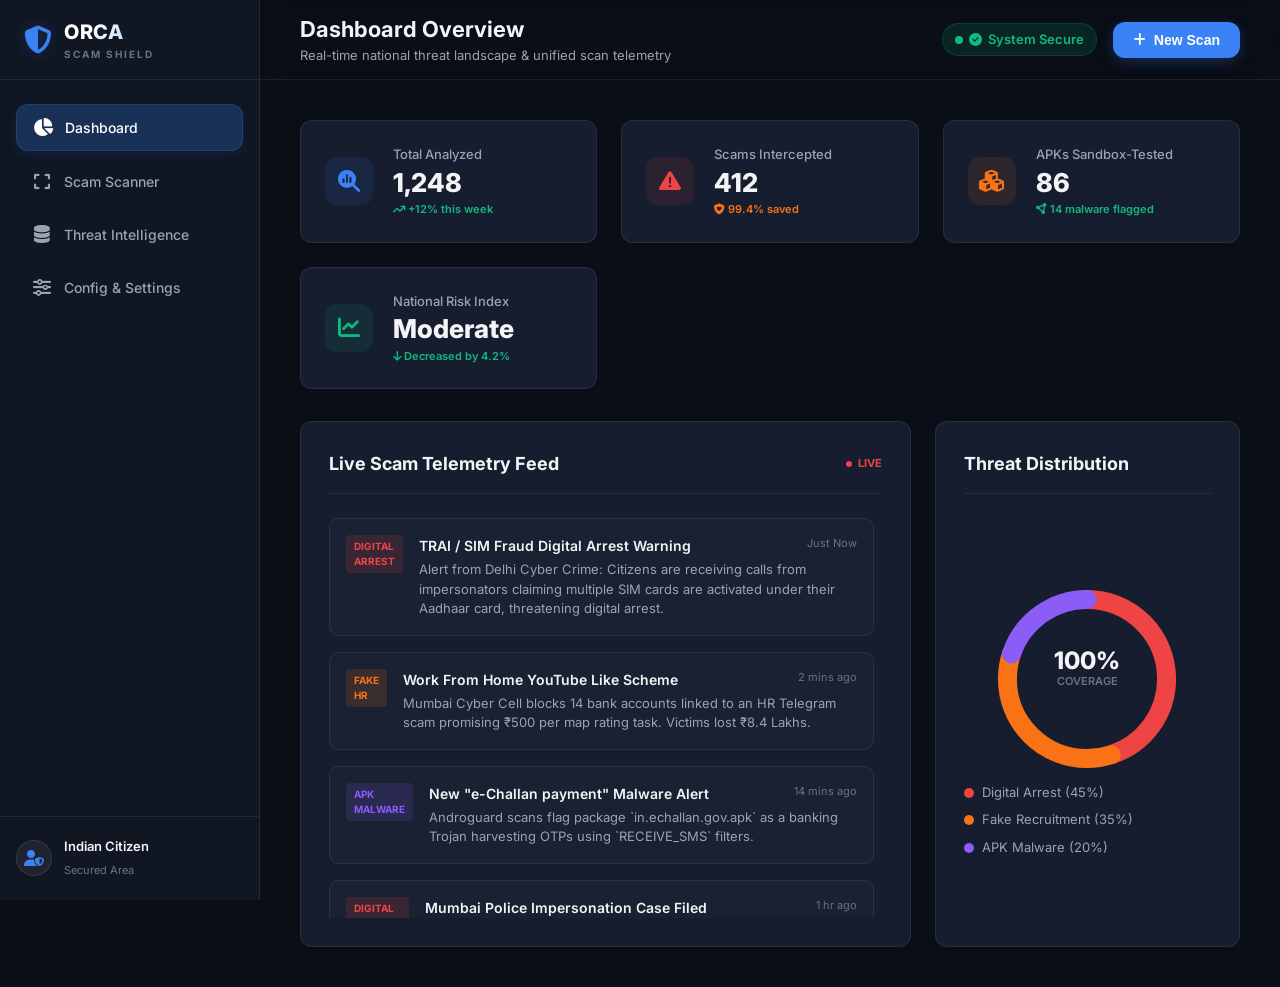
==== index.html @ 0a9d1b64 "UI/UX commit" ====
<!DOCTYPE html>
<html lang="en">
<head>
    <meta charset="UTF-8">
    <meta name="viewport" content="width=device-width, initial-scale=1.0">
    <title>ORCA Scam Shield - Unified Threat & Risk Assessment System</title>
    <!-- Google Fonts: Inter -->
    <link rel="preconnect" href="https://fonts.googleapis.com">
    <link rel="preconnect" href="https://fonts.gstatic.com" crossorigin>
    <link href="https://fonts.googleapis.com/css2?family=Inter:wght@300;400;500;600;700;800&display=swap" rel="stylesheet">
    <!-- FontAwesome for Icons -->
    <link rel="stylesheet" href="https://cdnjs.cloudflare.com/ajax/libs/font-awesome/6.4.0/css/all.min.css">
    <!-- Styling stylesheet -->
    <link rel="stylesheet" href="style.css">
</head>
<body class="dark-mode">
    <div class="app-container">
        <!-- Sidebar Navigation -->
        <aside class="sidebar">
            <div class="sidebar-brand">
                <div class="brand-icon">
                    <i class="fa-solid fa-shield-halved"></i>
                </div>
                <div class="brand-text">
                    <h2>ORCA</h2>
                    <span>SCAM SHIELD</span>
                </div>
            </div>
            
            <nav class="sidebar-menu">
                <a href="#" class="menu-item active" data-view="dashboard">
                    <i class="fa-solid fa-chart-pie"></i>
                    <span>Dashboard</span>
                </a>
                <a href="#" class="menu-item" data-view="scanner">
                    <i class="fa-solid fa-expand"></i>
                    <span>Scam Scanner</span>
                </a>
                <a href="#" class="menu-item" data-view="threat-intel">
                    <i class="fa-solid fa-database"></i>
                    <span>Threat Intelligence</span>
                </a>
                <a href="#" class="menu-item" data-view="settings">
                    <i class="fa-solid fa-sliders"></i>
                    <span>Config & Settings</span>
                </a>
            </nav>

            <div class="sidebar-footer">
                <div class="user-profile">
                    <div class="avatar"><i class="fa-solid fa-user-shield"></i></div>
                    <div class="user-info">
                        <h4>Indian Citizen</h4>
                        <span>Secured Area</span>
                    </div>
                </div>
            </div>
        </aside>

        <!-- Main Content Area -->
        <main class="main-content">
            <!-- Header bar -->
            <header class="content-header">
                <div class="header-title">
                    <h1 id="view-title">Dashboard Overview</h1>
                    <p id="view-subtitle">Real-time national threat landscape & unified scan telemetry</p>
                </div>
                <div class="header-actions">
                    <div class="system-status badge safe">
                        <span class="status-dot animate-pulse"></span>
                        <i class="fa-solid fa-circle-check"></i> System Secure
                    </div>
                    <button class="btn btn-primary" onclick="navigateToScanner()">
                        <i class="fa-solid fa-plus"></i> New Scan
                    </button>
                </div>
            </header>

            <!-- VIEW 1: DASHBOARD OVERVIEW -->
            <section id="view-dashboard" class="content-section active">
                <!-- Telemetry Metrics Cards -->
                <div class="metrics-grid">
                    <div class="metric-card">
                        <div class="metric-icon blue">
                            <i class="fa-solid fa-magnifying-glass-chart"></i>
                        </div>
                        <div class="metric-details">
                            <h3>Total Analyzed</h3>
                            <span class="metric-value" id="stat-total">1,248</span>
                            <span class="metric-trend positive"><i class="fa-solid fa-arrow-trend-up"></i> +12% this week</span>
                        </div>
                    </div>
                    <div class="metric-card">
                        <div class="metric-icon red">
                            <i class="fa-solid fa-triangle-exclamation"></i>
                        </div>
                        <div class="metric-details">
                            <h3>Scams Intercepted</h3>
                            <span class="metric-value" id="stat-intercepted">412</span>
                            <span class="metric-trend negative"><i class="fa-solid fa-shield-heart"></i> 99.4% saved</span>
                        </div>
                    </div>
                    <div class="metric-card">
                        <div class="metric-icon orange">
                            <i class="fa-solid fa-cubes"></i>
                        </div>
                        <div class="metric-details">
                            <h3>APKs Sandbox-Tested</h3>
                            <span class="metric-value" id="stat-apks">86</span>
                            <span class="metric-trend positive"><i class="fa-solid fa-circle-nodes"></i> 14 malware flagged</span>
                        </div>
                    </div>
                    <div class="metric-card">
                        <div class="metric-icon green">
                            <i class="fa-solid fa-chart-line"></i>
                        </div>
                        <div class="metric-details">
                            <h3>National Risk Index</h3>
                            <span class="metric-value" id="stat-risk">Moderate</span>
                            <span class="metric-trend positive"><i class="fa-solid fa-arrow-down"></i> Decreased by 4.2%</span>
                        </div>
                    </div>
                </div>

                <div class="dashboard-grid">
                    <!-- Column 1: Live Threat Feed & Alerts -->
                    <div class="grid-card col-large">
                        <div class="card-header">
                            <h2>Live Scam Telemetry Feed</h2>
                            <span class="live-indicator"><span class="pulse"></span> LIVE</span>
                        </div>
                        <div class="threat-ticker" id="threat-ticker">
                            <!-- Populated dynamically via JS -->
                        </div>
                    </div>

                    <!-- Column 2: Threat Distribution Chart Mock / Quick Links -->
                    <div class="grid-card col-small">
                        <div class="card-header">
                            <h2>Threat Distribution</h2>
                        </div>
                        <div class="chart-container">
                            <div class="radial-chart-mock">
                                <svg viewBox="0 0 36 36" class="circular-chart">
                                    <path class="circle-bg" d="M18 2.0845 a 15.9155 15.9155 0 0 1 0 31.831 a 15.9155 15.9155 0 0 1 0 -31.831" />
                                    <!-- Digital Arrest 45% (red) -->
                                    <path class="circle circle-da" stroke-dasharray="45, 100" d="M18 2.0845 a 15.9155 15.9155 0 0 1 0 31.831 a 15.9155 15.9155 0 0 1 0 -31.831" />
                                    <!-- Fake HR 35% (orange) -->
                                    <path class="circle circle-hr" stroke-dasharray="35, 100" stroke-dashoffset="-45" d="M18 2.0845 a 15.9155 15.9155 0 0 1 0 31.831 a 15.9155 15.9155 0 0 1 0 -31.831" />
                                    <!-- APK Malware 20% (purple) -->
                                    <path class="circle circle-apk" stroke-dasharray="20, 100" stroke-dashoffset="-80" d="M18 2.0845 a 15.9155 15.9155 0 0 1 0 31.831 a 15.9155 15.9155 0 0 1 0 -31.831" />
                                </svg>
                                <div class="chart-label">
                                    <span class="percentage">100%</span>
                                    <span>Coverage</span>
                                </div>
                            </div>
                            <div class="chart-legend">
                                <div class="legend-item"><span class="dot red"></span> Digital Arrest (45%)</div>
                                <div class="legend-item"><span class="dot orange"></span> Fake Recruitment (35%)</div>
                                <div class="legend-item"><span class="dot purple"></span> APK Malware (20%)</div>
                            </div>
                        </div>
                    </div>
                </div>
            </section>

            <!-- VIEW 2: UNIFIED SCAM SCANNER -->
            <section id="view-scanner" class="content-section">
                <!-- Tab Headers -->
                <div class="tab-headers">
                    <button class="tab-btn active" onclick="switchScannerTab('digital-arrest')">
                        <i class="fa-solid fa-handcuffs"></i> Digital Arrest
                    </button>
                    <button class="tab-btn" onclick="switchScannerTab('fake-hr')">
                        <i class="fa-solid fa-briefcase"></i> Fake HR
                    </button>
                    <button class="tab-btn" onclick="switchScannerTab('apk')">
                        <i class="fa-solid fa-android"></i> APK Malware Sandbox
                    </button>
                    <button class="tab-btn" onclick="switchScannerTab('deepfake')">
                        <i class="fa-solid fa-masks-theater"></i> Deepfake Detection
                    </button>
                </div>

                <!-- Tab 1: Digital Arrest Scanner -->
                <div id="tab-digital-arrest" class="tab-content active">
                    <div class="scanner-layout">
                        <!-- Left Panel: Upload Input -->
                        <div class="scanner-inputs">
                            <div class="input-card">
                                <h3>Analyze Digital Arrest Screenshot / Document</h3>
                                <div class="drop-zone" id="media-dropzone-da">
                                    <i class="fa-solid fa-cloud-arrow-up drop-icon"></i>
                                    <p>Drag and drop screenshot, document, or fake warrant copy here</p>
                                    <span>Supports PNG, JPG, JPEG, PDF up to 10MB</span>
                                    <input type="file" id="media-file-input-da" accept="image/*,application/pdf" hidden>
                                    <button class="btn btn-secondary btn-sm" onclick="triggerFileInput('media-file-input-da')">Select File</button>
                                </div>
                                <div id="file-preview-container-da" class="file-preview-card hidden">
                                    <div class="file-preview-info">
                                        <i class="fa-solid fa-file-image file-icon"></i>
                                        <div>
                                            <h4 id="preview-filename-da">screenshot.png</h4>
                                            <span id="preview-filesize-da">1.4 MB</span>
                                        </div>
                                    </div>
                                    <button class="btn-clear" onclick="clearFileSelection('da')"><i class="fa-solid fa-xmark"></i></button>
                                </div>
                            </div>

                            <div class="input-card">
                                <div class="input-header-row">
                                    <h3>Paste Threat Message / Threatening Transcript</h3>
                                    <div class="quick-samples">
                                        <span class="sample-badge" onclick="loadSampleText('digital_arrest_1', 'da')">Load Digital Arrest Sample</span>
                                    </div>
                                </div>
                                <textarea id="text-input-da" placeholder="Paste the threat message, SMS, WhatsApp chat transcript, or email body accusing you of crimes..."></textarea>
                            </div>

                            <div class="action-bar">
                                <button class="btn btn-primary btn-large btn-full" onclick="startTextMediaScan('da')">
                                    <i class="fa-solid fa-robot"></i> Run Digital Arrest Scan
                                </button>
                            </div>
                        </div>

                        <!-- Right Panel: Scanner Output & Terminal Log -->
                        <div class="scanner-output">
                            <!-- Scanning state console log -->
                            <div class="console-box" id="scan-console-da">
                                <div class="console-header">
                                    <span class="console-dot red"></span>
                                    <span class="console-dot yellow"></span>
                                    <span class="console-dot green"></span>
                                    <span class="console-title">ORCA Threat Assessment Engine (Digital Arrest)</span>
                                </div>
                                <div class="console-body" id="console-log-da">
                                    <p class="console-placeholder">Waiting for analysis trigger. Input text or upload files above to run scanning sequence.</p>
                                </div>
                            </div>
                            
                            <!-- Analysis Report (Hidden initially) -->
                            <div class="report-card hidden" id="scan-report-da">
                                <div class="report-header" id="report-header-bg-da">
                                    <div class="report-status">
                                        <span class="report-badge" id="report-badge-status-da">MALICIOUS</span>
                                        <h2 id="report-title-scam-da">Digital Arrest Scam</h2>
                                    </div>
                                    <div class="report-score-box">
                                        <span class="score-num" id="report-score-da">94%</span>
                                        <span>Threat Score</span>
                                    </div>
                                </div>

                                <div class="report-body">
                                    <div class="report-section">
                                        <h4>Detected Scam Details</h4>
                                        <div class="report-details-grid">
                                            <div class="report-detail">
                                                <span class="label">Category:</span>
                                                <strong id="report-category-da">Digital Arrest</strong>
                                            </div>
                                            <div class="report-detail">
                                                <span class="label">Risk Level:</span>
                                                <strong id="report-risk-da" class="risk-red">Critical Risk</strong>
                                            </div>
                                            <div class="report-detail">
                                                <span class="label">Authority Impersonated:</span>
                                                <strong id="report-authority-da">CBI / Police</strong>
                                            </div>
                                            <div class="report-detail">
                                                <span class="label">Primary Trigger:</span>
                                                <strong id="report-trigger-da">Narcotics Seizure</strong>
                                            </div>
                                        </div>
                                    </div>

                                    <div class="report-section">
                                        <h4>Malicious Keywords & Indicators Found</h4>
                                        <div class="indicators-list" id="report-indicators-da">
                                            <!-- Dynamically injected -->
                                        </div>
                                    </div>

                                    <div class="report-section">
                                        <h4>AI Context Summary</h4>
                                        <p id="report-summary-da" class="context-summary-text"></p>
                                    </div>

                                    <div class="report-section security-recommends">
                                        <h4><i class="fa-solid fa-shield-halved"></i> Recommended Safety Action</h4>
                                        <ul id="report-recommendations-da">
                                            <!-- Dynamically injected -->
                                        </ul>
                                    </div>
                                </div>
                            </div>
                        </div>
                    </div>
                </div>

                <!-- Tab 2: Fake HR Scanner -->
                <div id="tab-fake-hr" class="tab-content">
                    <div class="scanner-layout">
                        <!-- Left Panel: Upload Input -->
                        <div class="scanner-inputs">
                            <div class="input-card">
                                <h3>Analyze Recruitment Brochure / Offer Screenshot</h3>
                                <div class="drop-zone" id="media-dropzone-hr">
                                    <i class="fa-solid fa-cloud-arrow-up drop-icon"></i>
                                    <p>Drag and drop job brochure, payment screenshot, or hiring email here</p>
                                    <span>Supports PNG, JPG, JPEG, PDF up to 10MB</span>
                                    <input type="file" id="media-file-input-hr" accept="image/*,application/pdf" hidden>
                                    <button class="btn btn-secondary btn-sm" onclick="triggerFileInput('media-file-input-hr')">Select File</button>
                                </div>
                                <div id="file-preview-container-hr" class="file-preview-card hidden">
                                    <div class="file-preview-info">
                                        <i class="fa-solid fa-file-image file-icon"></i>
                                        <div>
                                            <h4 id="preview-filename-hr">screenshot.png</h4>
                                            <span id="preview-filesize-hr">1.4 MB</span>
                                        </div>
                                    </div>
                                    <button class="btn-clear" onclick="clearFileSelection('hr')"><i class="fa-solid fa-xmark"></i></button>
                                </div>
                            </div>

                            <div class="input-card">
                                <div class="input-header-row">
                                    <h3>Paste Job Description / Message Body</h3>
                                    <div class="quick-samples">
                                        <span class="sample-badge" onclick="loadSampleText('fake_hr_1', 'hr')">Load Fake HR Sample</span>
                                    </div>
                                </div>
                                <textarea id="text-input-hr" placeholder="Paste the job offer SMS, WhatsApp recruiter text, Telegram task instructions, or email body here..."></textarea>
                            </div>

                            <div class="action-bar">
                                <button class="btn btn-primary btn-large btn-full" onclick="startTextMediaScan('hr')">
                                    <i class="fa-solid fa-robot"></i> Run Fake HR Scan
                                </button>
                            </div>
                        </div>

                        <!-- Right Panel: Scanner Output & Terminal Log -->
                        <div class="scanner-output">
                            <!-- Scanning state console log -->
                            <div class="console-box" id="scan-console-hr">
                                <div class="console-header">
                                    <span class="console-dot red"></span>
                                    <span class="console-dot yellow"></span>
                                    <span class="console-dot green"></span>
                                    <span class="console-title">ORCA Threat Assessment Engine (Fake HR)</span>
                                </div>
                                <div class="console-body" id="console-log-hr">
                                    <p class="console-placeholder">Waiting for analysis trigger. Input text or upload files above to run scanning sequence.</p>
                                </div>
                            </div>
                            
                            <!-- Analysis Report (Hidden initially) -->
                            <div class="report-card hidden" id="scan-report-hr">
                                <div class="report-header" id="report-header-bg-hr">
                                    <div class="report-status">
                                        <span class="report-badge" id="report-badge-status-hr">SUSPICIOUS</span>
                                        <h2 id="report-title-scam-hr">Fake Recruitment Scam</h2>
                                    </div>
                                    <div class="report-score-box">
                                        <span class="score-num" id="report-score-hr">78%</span>
                                        <span>Threat Score</span>
                                    </div>
                                </div>

                                <div class="report-body">
                                    <div class="report-section">
                                        <h4>Detected Scam Details</h4>
                                        <div class="report-details-grid">
                                            <div class="report-detail">
                                                <span class="label">Category:</span>
                                                <strong id="report-category-hr">Fake Recruitment</strong>
                                            </div>
                                            <div class="report-detail">
                                                <span class="label">Risk Level:</span>
                                                <strong id="report-risk-hr" class="risk-orange">High Risk</strong>
                                            </div>
                                            <div class="report-detail">
                                                <span class="label">Organization Impersonated:</span>
                                                <strong id="report-authority-hr">Recruitment Agency</strong>
                                            </div>
                                            <div class="report-detail">
                                                <span class="label">Primary Trigger:</span>
                                                <strong id="report-trigger-hr">Part-Time Task Offer</strong>
                                            </div>
                                        </div>
                                    </div>

                                    <div class="report-section">
                                        <h4>Malicious Keywords & Indicators Found</h4>
                                        <div class="indicators-list" id="report-indicators-hr">
                                            <!-- Dynamically injected -->
                                        </div>
                                    </div>

                                    <div class="report-section">
                                        <h4>AI Context Summary</h4>
                                        <p id="report-summary-hr" class="context-summary-text"></p>
                                    </div>

                                    <div class="report-section security-recommends">
                                        <h4><i class="fa-solid fa-shield-halved"></i> Recommended Safety Action</h4>
                                        <ul id="report-recommendations-hr">
                                            <!-- Dynamically injected -->
                                        </ul>
                                    </div>
                                </div>
                            </div>
                        </div>
                    </div>
                </div>

                <!-- Tab 2: APK Sandbox Scanner -->
                <div id="tab-apk" class="tab-content">
                    <div class="scanner-layout">
                        <!-- Left Panel: APK Dropzone -->
                        <div class="scanner-inputs">
                            <div class="input-card">
                                <h3>Upload Android Application (APK)</h3>
                                <div class="drop-zone" id="apk-dropzone">
                                    <i class="fa-solid fa-android drop-icon text-green"></i>
                                    <p>Drag and drop any Android <code>.apk</code> installer here</p>
                                    <span>Scans package structure, permissions, and background services</span>
                                    <input type="file" id="apk-file-input" accept=".apk" hidden>
                                    <button class="btn btn-secondary btn-sm" onclick="triggerFileInput('apk-file-input')">Select APK File</button>
                                </div>
                                <div id="apk-preview-container" class="file-preview-card hidden">
                                    <div class="file-preview-info">
                                        <i class="fa-solid fa-box-archive file-icon apk-file-icon"></i>
                                        <div>
                                            <h4 id="apk-filename">update_whatsapp_support.apk</h4>
                                            <span id="apk-filesize">8.4 MB</span>
                                        </div>
                                    </div>
                                    <button class="btn-clear" onclick="clearApkSelection()"><i class="fa-solid fa-xmark"></i></button>
                                </div>
                            </div>

                            <div class="quick-samples-card">
                                <h3>Test Simulation APK Packages</h3>
                                <p class="help-text">Simulate APK scans using templates of notorious Android scam packages:</p>
                                <div class="apk-samples-grid">
                                    <div class="apk-sample-item" onclick="loadApkSample('apk_malware_1')">
                                        <div class="apk-sample-icon"><i class="fa-brands fa-whatsapp text-green"></i></div>
                                        <div class="apk-sample-desc">
                                            <strong>WhatsApp Update Helper</strong>
                                            <span>Simulates Remote Access / SMS Stealer Trojan</span>
                                        </div>
                                    </div>
                                    <div class="apk-sample-item" onclick="loadApkSample('apk_malware_2')">
                                        <div class="apk-sample-icon"><i class="fa-solid fa-building-columns text-yellow"></i></div>
                                        <div class="apk-sample-desc">
                                            <strong>SBI Security Support</strong>
                                            <span>Simulates Overlay Phishing App targeting banking</span>
                                        </div>
                                    </div>
                                    <div class="apk-sample-item" onclick="loadApkSample('apk_clean_1')">
                                        <div class="apk-sample-icon"><i class="fa-solid fa-calculator text-blue"></i></div>
                                        <div class="apk-sample-desc">
                                            <strong>Simple Scientific Calculator</strong>
                                            <span>Simulates standard benign utility APK (Safe)</span>
                                        </div>
                                    </div>
                                </div>
                            </div>

                            <div class="action-bar">
                                <button class="btn btn-primary btn-large btn-full" id="btn-run-apk" onclick="startApkScan()">
                                    <i class="fa-solid fa-flask"></i> Launch Sandbox Analysis
                                </button>
                            </div>
                        </div>

                        <!-- Right Panel: APK Sandbox Output -->
                        <div class="scanner-output">
                            <!-- Scanning state console log -->
                            <div class="console-box" id="apk-console">
                                <div class="console-header">
                                    <span class="console-dot red"></span>
                                    <span class="console-dot yellow"></span>
                                    <span class="console-dot green"></span>
                                    <span class="console-title">ORCA Sandbox Environment</span>
                                </div>
                                <div class="console-body" id="apk-console-log">
                                    <p class="console-placeholder">Waiting for APK file. Drop an APK or click a simulation template to run static security checks.</p>
                                </div>
                            </div>

                            <!-- APK Analysis Report (Hidden initially) -->
                            <div class="report-card hidden" id="apk-report">
                                <div class="report-header" id="apk-header-bg">
                                    <div class="report-status">
                                        <span class="report-badge" id="apk-badge-status">MALICIOUS</span>
                                        <h2 id="apk-app-name">WhatsApp Update Helper</h2>
                                    </div>
                                    <div class="report-score-box">
                                        <span class="score-num" id="apk-score">96%</span>
                                        <span>Threat Index</span>
                                    </div>
                                </div>

                                <div class="report-body">
                                    <div class="report-section">
                                        <h4>Package Information</h4>
                                        <div class="report-details-grid">
                                            <div class="report-detail">
                                                <span class="label">Package Name:</span>
                                                <strong id="apk-package-name">com.whatsapp.update.helper</strong>
                                            </div>
                                            <div class="report-detail">
                                                <span class="label">Developer Signer:</span>
                                                <strong id="apk-signer" class="risk-red">Untrusted/Self-Signed Certificate (Debug)</strong>
                                            </div>
                                            <div class="report-detail">
                                                <span class="label">Target SDK:</span>
                                                <strong id="apk-target-sdk">Android 13 (API Level 33)</strong>
                                            </div>
                                            <div class="report-detail">
                                                <span class="label">Sandbox Threat:</span>
                                                <strong id="apk-threat-classification" class="risk-red">RAT / SMS Stealer Trojan</strong>
                                            </div>
                                        </div>
                                    </div>

                                    <!-- Dangerous Components Section -->
                                    <div class="report-section">
                                        <h4>Detected Malicious Components</h4>
                                        <ul class="danger-components-list" id="apk-components-list">
                                            <!-- Dynamically injected -->
                                        </ul>
                                    </div>

                                    <!-- Permissions Section -->
                                    <div class="report-section">
                                        <h4>APK Request Permissions Analysis</h4>
                                        <div class="permissions-table-container">
                                            <table class="permissions-table">
                                                <thead>
                                                    <tr>
                                                        <th>Permission Name</th>
                                                        <th>Classification</th>
                                                        <th>Associated Abuse Behavior</th>
                                                    </tr>
                                                </thead>
                                                <tbody id="apk-permissions-tbody">
                                                    <!-- Dynamically injected -->
                                                </tbody>
                                            </table>
                                        </div>
                                    </div>

                                    <div class="report-section security-recommends">
                                        <h4><i class="fa-solid fa-triangle-exclamation"></i> Threat Quarantine Instructions</h4>
                                        <ul id="apk-recommendations">
                                            <!-- Dynamically injected -->
                                        </ul>
                                    </div>
                                </div>
                            </div>
                        </div>
                    </div>
                </div>

                <!-- Tab 4: Deepfake Detection (UI Only) -->
                <div id="tab-deepfake" class="tab-content">
                    <div class="scanner-layout">
                        <!-- Left Panel: Upload & Capture -->
                        <div class="scanner-inputs">
                            <div class="input-card">
                                <h3>Upload Video / Image for Deepfake Analysis</h3>
                                <div class="drop-zone deepfake-dropzone" id="deepfake-dropzone">
                                    <i class="fa-solid fa-photo-film drop-icon text-purple"></i>
                                    <p>Drag and drop a video clip, image, or screenshot for AI deepfake detection</p>
                                    <span>Supports MP4, MOV, AVI, PNG, JPG up to 50MB</span>
                                    <input type="file" id="deepfake-file-input" accept="video/*,image/*" hidden>
                                    <button class="btn btn-secondary btn-sm" onclick="triggerFileInput('deepfake-file-input')">Select File</button>
                                </div>
                            </div>

                            <div class="input-card deepfake-webcam-card">
                                <h3><i class="fa-solid fa-camera"></i> Or Capture via Webcam</h3>
                                <p class="help-text">Use your device camera to capture a live screenshot or short video clip of a suspicious video call for real-time analysis.</p>
                                <div class="webcam-preview-box">
                                    <div class="webcam-placeholder">
                                        <i class="fa-solid fa-video-slash"></i>
                                        <span>Webcam Not Active</span>
                                        <p>Click below to start capture session</p>
                                    </div>
                                </div>
                                <div class="webcam-controls">
                                    <button class="btn btn-secondary" disabled>
                                        <i class="fa-solid fa-circle-dot"></i> Start Webcam Capture
                                    </button>
                                    <button class="btn btn-secondary" disabled>
                                        <i class="fa-solid fa-camera"></i> Capture Frame
                                    </button>
                                </div>
                                <span class="coming-soon-tag"><i class="fa-solid fa-clock"></i> Live capture coming soon</span>
                            </div>

                            <div class="quick-samples-card">
                                <h3>What Deepfake Detection Analyzes</h3>
                                <p class="help-text">ORCA's deepfake engine examines the following biometric and signal integrity cues:</p>
                                <div class="deepfake-features-grid">
                                    <div class="deepfake-feature-item">
                                        <div class="deepfake-feature-icon blue"><i class="fa-solid fa-eye"></i></div>
                                        <div>
                                            <strong>Facial Inconsistencies</strong>
                                            <span>Unnatural blinking, eye movement, lip sync errors</span>
                                        </div>
                                    </div>
                                    <div class="deepfake-feature-item">
                                        <div class="deepfake-feature-icon orange"><i class="fa-solid fa-wave-square"></i></div>
                                        <div>
                                            <strong>Compression Artifacts</strong>
                                            <span>Pixel-level noise, boundary blurring around head</span>
                                        </div>
                                    </div>
                                    <div class="deepfake-feature-item">
                                        <div class="deepfake-feature-icon purple"><i class="fa-solid fa-microphone-lines"></i></div>
                                        <div>
                                            <strong>Voice-Face Synchronization</strong>
                                            <span>Audio-visual misalignment and spectral irregularities</span>
                                        </div>
                                    </div>
                                    <div class="deepfake-feature-item">
                                        <div class="deepfake-feature-icon red"><i class="fa-solid fa-id-card"></i></div>
                                        <div>
                                            <strong>Identity Verification</strong>
                                            <span>Checks if impersonated official identity matches media</span>
                                        </div>
                                    </div>
                                </div>
                            </div>

                            <div class="action-bar">
                                <button class="btn btn-deepfake btn-large btn-full" disabled>
                                    <i class="fa-solid fa-brain"></i> Run Deepfake Analysis
                                    <span class="coming-soon-inline">Coming Soon</span>
                                </button>
                            </div>
                        </div>

                        <!-- Right Panel: Placeholder Output -->
                        <div class="scanner-output">
                            <div class="console-box deepfake-console-idle">
                                <div class="console-header">
                                    <span class="console-dot red"></span>
                                    <span class="console-dot yellow"></span>
                                    <span class="console-dot green"></span>
                                    <span class="console-title">ORCA Deepfake Neural Engine</span>
                                </div>
                                <div class="console-body deepfake-idle-body">
                                    <div class="deepfake-idle-state">
                                        <div class="deepfake-idle-icon">
                                            <i class="fa-solid fa-masks-theater"></i>
                                        </div>
                                        <h3>Deepfake Analysis Engine</h3>
                                        <p>This module will leverage Gemini's multimodal vision capabilities to detect AI-generated or manipulated faces in videos and images. Upload a suspicious video call screenshot or clip to analyze it.</p>
                                        <div class="deepfake-capability-badges">
                                            <span class="capability-badge"><i class="fa-solid fa-check"></i> Frame-by-frame analysis</span>
                                            <span class="capability-badge"><i class="fa-solid fa-check"></i> GAN artifact detection</span>
                                            <span class="capability-badge"><i class="fa-solid fa-check"></i> Face swap identification</span>
                                            <span class="capability-badge"><i class="fa-solid fa-check"></i> Confidence scoring</span>
                                        </div>
                                        <div class="deepfake-coming-soon-banner">
                                            <i class="fa-solid fa-flask"></i>
                                            <div>
                                                <strong>Implementation Pending</strong>
                                                <span>Backend Gemini Vision integration is planned for Phase 2. The UI structure is ready.</span>
                                            </div>
                                        </div>
                                    </div>
                                </div>
                            </div>
                        </div>
                    </div>
                </div>
            </section>

            <!-- VIEW 3: THREAT INTELLIGENCE -->
            <section id="view-threat-intel" class="content-section">
                <div class="grid-card">
                    <div class="card-header">
                        <h2>Threat Intelligence Database</h2>
                        <span class="badge blue">CBI & Cybercrime Alerts Linked</span>
                    </div>
                    <div class="threat-intel-search">
                        <input type="text" placeholder="Search scam databases (e.g. 'CBI', 'FedEx parcel', 'Part-time jobs', 'RAT permissions')..." class="form-control input-search">
                        <button class="btn btn-secondary"><i class="fa-solid fa-magnifying-glass"></i> Search</button>
                    </div>

                    <div class="threat-intel-grid">
                        <div class="intel-card">
                            <div class="intel-badge critical">DIGITAL ARREST</div>
                            <h3>Mumbai Police/CBI Video Detention</h3>
                            <p>Scammers contact citizens claiming their Aadhaar card is linked to money laundering or drug parcels. They demand they stay on a video call (Skype/WhatsApp) indefinitely to execute a "digital arrest."</p>
                            <span class="intel-indicators"><strong>Indicators:</strong> "Digital arrest", Skype verification, "don't contact family", parcel seizure.</span>
                        </div>
                        <div class="intel-card">
                            <div class="intel-badge high">FAKE HR</div>
                            <h3>Telegram Task / YouTube Likes Scam</h3>
                            <p>HR agents offer work-from-home tasks, such as liking YouTube videos or review rating. After giving a small commission (Rs 150-500), they coerce the victim to join VIP groups and invest money in fake crypto websites.</p>
                            <span class="intel-indicators"><strong>Indicators:</strong> "WhatsApp task agent", Google Maps rating, payment screenshots, VIP channel.</span>
                        </div>
                        <div class="intel-card">
                            <div class="intel-badge critical">APK MALWARE</div>
                            <h3>Fake Utility App (SMS Forwarder)</h3>
                            <p>Scammers send APK packages claiming to be updates for banking, electricity bills, or support. Once installed, it requests SMS permissions to silently read bank OTPs and forward them to the attacker's server.</p>
                            <span class="intel-indicators"><strong>Permissions:</strong> <code>RECEIVE_SMS</code>, <code>SEND_SMS</code>, <code>RECEIVE_BOOT_COMPLETED</code>.</span>
                        </div>
                    </div>
                </div>
            </section>

            <!-- VIEW 4: CONFIG & SETTINGS -->
            <section id="view-settings" class="content-section">
                <div class="settings-grid">
                    <div class="grid-card">
                        <div class="card-header">
                            <h2>System Configurations</h2>
                        </div>
                        <div class="settings-form">
                            <div class="form-group">
                                <label for="gemini-key">Gemini API Key</label>
                                <input type="password" id="gemini-key" class="form-control" placeholder="Enter Gemini Pro API Key (Required for live OCR/Text classification)" value="••••••••••••••••••••••••••••••••">
                                <span class="help-text">Required for analyzing screenshots, document texts, and classifying threat context.</span>
                            </div>
                            <div class="form-group">
                                <label for="sandbox-mode">APK Static Analysis Engine</label>
                                <select id="sandbox-mode" class="form-control">
                                    <option value="androguard">Androguard (Python Static XML Extractor)</option>
                                    <option value="mock" selected>Mock Web-Simulator (For demonstration)</option>
                                </select>
                            </div>
                            <div class="form-group">
                                <label for="alert-numbers">Emergency Cyber Police Reporting Helpline</label>
                                <input type="text" id="alert-numbers" class="form-control" value="1930">
                                <span class="help-text">SMS or speed dial number triggered inside recommendations for financial scam reports.</span>
                            </div>
                            <button class="btn btn-primary" onclick="alert('Configurations Saved Successfully')">Save Settings</button>
                        </div>
                    </div>

                    <div class="grid-card">
                        <div class="card-header">
                            <h2>Project CSV Datasets Status</h2>
                        </div>
                        <div class="dataset-status-list">
                            <div class="dataset-status-item">
                                <div>
                                    <strong>digital_arrest.csv</strong>
                                    <span>25 labelled case records</span>
                                </div>
                                <span class="badge safe">Ready</span>
                            </div>
                            <div class="dataset-status-item">
                                <div>
                                    <strong>fake_job_postings.csv</strong>
                                    <span>17,882 records (50 MB)</span>
                                </div>
                                <span class="badge safe">Ready</span>
                            </div>
                            <div class="dataset-status-item">
                                <div>
                                    <strong>apk_scam</strong>
                                    <span>Empty directory</span>
                                </div>
                                <span class="badge orange">Awaiting Uploads</span>
                            </div>
                        </div>
                    </div>
                </div>
            </section>
        </main>
    </div>

    <!-- Scripts -->
    <script src="app.js"></script>
</body>
</html>
---- style.css ----
/* Custom CSS for ORCA Scam Shield Dashboard */

:root {
    --bg-primary: #0a0e17; /* Dark Slate Navy */
    --bg-secondary: #101622;
    --bg-card: #151d2f;
    --border-color: rgba(255, 255, 255, 0.08);
    --border-focus: #3b82f6;

    /* Semantic HSL Palette */
    --text-primary: #f3f4f6;
    --text-secondary: #9ca3af;
    --text-muted: #6b7280;

    --accent-blue: #3b82f6;
    --accent-blue-glow: rgba(59, 130, 246, 0.25);
    
    --accent-red: #ef4444;
    --accent-red-glow: rgba(239, 68, 68, 0.25);

    --accent-orange: #f97316;
    --accent-orange-glow: rgba(249, 115, 22, 0.25);

    --accent-green: #10b981;
    --accent-green-glow: rgba(16, 185, 129, 0.25);

    --accent-purple: #8b5cf6;
    --accent-purple-glow: rgba(139, 92, 246, 0.25);

    --sidebar-width: 260px;
    --header-height: 80px;
    --transition-speed: 0.25s;
    --border-radius: 12px;
}

/* Base Styles */
* {
    margin: 0;
    padding: 0;
    box-sizing: border-box;
}

body {
    font-family: 'Inter', sans-serif;
    background-color: var(--bg-primary);
    color: var(--text-primary);
    min-height: 100vh;
    overflow-x: hidden;
    line-height: 1.5;
}

/* App Wrapper Layout */
.app-container {
    display: flex;
    min-height: 100vh;
}

/* Sidebar Navigation Styling */
.sidebar {
    width: var(--sidebar-width);
    background-color: var(--bg-secondary);
    border-right: 1px solid var(--border-color);
    display: flex;
    flex-direction: column;
    position: fixed;
    height: 100vh;
    z-index: 100;
}

.sidebar-brand {
    height: var(--header-height);
    display: flex;
    align-items: center;
    padding: 0 24px;
    gap: 12px;
    border-bottom: 1px solid var(--border-color);
}

.brand-icon {
    font-size: 28px;
    color: var(--accent-blue);
    filter: drop-shadow(0 0 8px var(--accent-blue-glow));
}

.brand-text h2 {
    font-size: 20px;
    font-weight: 800;
    letter-spacing: 0.5px;
    background: linear-gradient(135deg, #ffffff 30%, #93c5fd 100%);
    -webkit-background-clip: text;
    -webkit-text-fill-color: transparent;
}

.brand-text span {
    font-size: 10px;
    font-weight: 700;
    letter-spacing: 2px;
    color: var(--text-muted);
    display: block;
}

.sidebar-menu {
    padding: 24px 16px;
    display: flex;
    flex-direction: column;
    gap: 8px;
    flex-grow: 1;
}

.menu-item {
    display: flex;
    align-items: center;
    gap: 12px;
    padding: 12px 16px;
    color: var(--text-secondary);
    text-decoration: none;
    font-size: 14px;
    font-weight: 500;
    border-radius: var(--border-radius);
    transition: all var(--transition-speed) ease;
}

.menu-item i {
    font-size: 18px;
    width: 20px;
    text-align: center;
    transition: transform var(--transition-speed) ease;
}

.menu-item:hover {
    color: var(--text-primary);
    background-color: rgba(255, 255, 255, 0.04);
}

.menu-item:hover i {
    transform: scale(1.1);
}

.menu-item.active {
    color: #ffffff;
    background-color: var(--accent-blue-glow);
    border: 1px solid rgba(59, 130, 246, 0.2);
    box-shadow: 0 4px 12px rgba(59, 130, 246, 0.1);
}

.sidebar-footer {
    padding: 20px 16px;
    border-top: 1px solid var(--border-color);
}

.user-profile {
    display: flex;
    align-items: center;
    gap: 12px;
}

.avatar {
    width: 36px;
    height: 36px;
    border-radius: 50%;
    background-color: rgba(255, 255, 255, 0.06);
    display: flex;
    align-items: center;
    justify-content: center;
    color: var(--accent-blue);
    border: 1px solid rgba(255, 255, 255, 0.1);
}

.user-info h4 {
    font-size: 13px;
    font-weight: 600;
}

.user-info span {
    font-size: 11px;
    color: var(--text-muted);
}

/* Main Content Area */
.main-content {
    margin-left: var(--sidebar-width);
    width: calc(100% - var(--sidebar-width));
    min-height: 100vh;
    display: flex;
    flex-direction: column;
}

/* Content Header */
.content-header {
    height: var(--header-height);
    display: flex;
    align-items: center;
    justify-content: space-between;
    padding: 0 40px;
    border-bottom: 1px solid var(--border-color);
    background-color: rgba(10, 14, 23, 0.5);
    backdrop-filter: blur(12px);
    position: sticky;
    top: 0;
    z-index: 90;
}

.header-title h1 {
    font-size: 22px;
    font-weight: 700;
}

.header-title p {
    font-size: 13px;
    color: var(--text-secondary);
}

.header-actions {
    display: flex;
    align-items: center;
    gap: 16px;
}

/* Badges and Buttons */
.badge {
    padding: 6px 12px;
    border-radius: 30px;
    font-size: 12px;
    font-weight: 600;
    display: inline-flex;
    align-items: center;
    gap: 6px;
}

.badge.safe {
    background-color: rgba(16, 185, 129, 0.12);
    color: var(--accent-green);
    border: 1px solid rgba(16, 185, 129, 0.2);
}

.badge.orange {
    background-color: rgba(249, 115, 22, 0.12);
    color: var(--accent-orange);
    border: 1px solid rgba(249, 115, 22, 0.2);
}

.badge.red {
    background-color: rgba(239, 68, 68, 0.12);
    color: var(--accent-red);
    border: 1px solid rgba(239, 68, 68, 0.2);
}

.badge.blue {
    background-color: rgba(59, 130, 246, 0.12);
    color: var(--accent-blue);
    border: 1px solid rgba(59, 130, 246, 0.2);
}

.system-status {
    font-size: 13px;
}

.status-dot {
    width: 8px;
    height: 8px;
    border-radius: 50%;
    background-color: var(--accent-green);
    display: inline-block;
}

.animate-pulse {
    animation: pulse-glow 2s infinite;
}

@keyframes pulse-glow {
    0% { box-shadow: 0 0 0 0 rgba(16, 185, 129, 0.4); }
    70% { box-shadow: 0 0 0 6px rgba(16, 185, 129, 0); }
    100% { box-shadow: 0 0 0 0 rgba(16, 185, 129, 0); }
}

.btn {
    padding: 10px 20px;
    border-radius: var(--border-radius);
    font-size: 14px;
    font-weight: 600;
    cursor: pointer;
    border: none;
    display: inline-flex;
    align-items: center;
    justify-content: center;
    gap: 8px;
    transition: all var(--transition-speed) ease;
}

.btn-primary {
    background-color: var(--accent-blue);
    color: #ffffff;
    box-shadow: 0 4px 14px var(--accent-blue-glow);
}

.btn-primary:hover {
    background-color: #2563eb;
    box-shadow: 0 6px 20px rgba(59, 130, 246, 0.4);
    transform: translateY(-1px);
}

.btn-secondary {
    background-color: rgba(255, 255, 255, 0.06);
    color: var(--text-primary);
    border: 1px solid var(--border-color);
}

.btn-secondary:hover {
    background-color: rgba(255, 255, 255, 0.1);
}

.btn-sm {
    padding: 6px 12px;
    font-size: 12px;
}

.btn-large {
    padding: 14px 28px;
    font-size: 15px;
}

.btn-full {
    width: 100%;
}

.btn-clear {
    background: none;
    border: none;
    color: var(--text-muted);
    font-size: 18px;
    cursor: pointer;
    display: flex;
    align-items: center;
    justify-content: center;
    padding: 4px;
    border-radius: 4px;
    transition: color var(--transition-speed);
}

.btn-clear:hover {
    color: var(--accent-red);
}

/* Views & Content Sections */
.content-section {
    padding: 40px;
    display: none;
    flex-grow: 1;
    animation: fade-in-up var(--transition-speed) ease-out forwards;
}

.content-section.active {
    display: block;
}

@keyframes fade-in-up {
    from {
        opacity: 0;
        transform: translateY(12px);
    }
    to {
        opacity: 1;
        transform: translateY(0);
    }
}

/* Metrics Grid - Overview Dashboard */
.metrics-grid {
    display: grid;
    grid-template-columns: repeat(auto-fit, minmax(220px, 1fr));
    gap: 24px;
    margin-bottom: 32px;
}

.metric-card {
    background-color: var(--bg-card);
    border: 1px solid var(--border-color);
    border-radius: var(--border-radius);
    padding: 24px;
    display: flex;
    align-items: center;
    gap: 20px;
    transition: border-color var(--transition-speed);
}

.metric-card:hover {
    border-color: rgba(255, 255, 255, 0.15);
}

.metric-icon {
    width: 48px;
    height: 48px;
    border-radius: 12px;
    display: flex;
    align-items: center;
    justify-content: center;
    font-size: 22px;
}

.metric-icon.blue { background-color: rgba(59, 130, 246, 0.1); color: var(--accent-blue); }
.metric-icon.red { background-color: rgba(239, 68, 68, 0.1); color: var(--accent-red); }
.metric-icon.orange { background-color: rgba(249, 115, 22, 0.1); color: var(--accent-orange); }
.metric-icon.green { background-color: rgba(16, 185, 129, 0.1); color: var(--accent-green); }

.metric-details h3 {
    font-size: 13px;
    color: var(--text-secondary);
    font-weight: 500;
    margin-bottom: 4px;
}

.metric-value {
    font-size: 26px;
    font-weight: 800;
    display: block;
    line-height: 1.1;
    margin-bottom: 4px;
}

.metric-trend {
    font-size: 11px;
    font-weight: 600;
    display: block;
}

.metric-trend.positive { color: var(--accent-green); }
.metric-trend.negative { color: var(--accent-orange); }

/* Dashboard Grid Layout */
.dashboard-grid {
    display: grid;
    grid-template-columns: 2fr 1fr;
    gap: 24px;
}

.grid-card {
    background-color: var(--bg-card);
    border: 1px solid var(--border-color);
    border-radius: var(--border-radius);
    padding: 28px;
    display: flex;
    flex-direction: column;
}

.card-header {
    display: flex;
    justify-content: space-between;
    align-items: center;
    margin-bottom: 24px;
    border-bottom: 1px solid var(--border-color);
    padding-bottom: 16px;
}

.card-header h2 {
    font-size: 18px;
    font-weight: 700;
}

.live-indicator {
    font-size: 11px;
    font-weight: 700;
    color: var(--accent-red);
    display: flex;
    align-items: center;
    gap: 6px;
}

.live-indicator .pulse {
    width: 6px;
    height: 6px;
    border-radius: 50%;
    background-color: var(--accent-red);
    animation: blink 1.2s infinite;
}

@keyframes blink {
    0%, 100% { opacity: 0.3; }
    50% { opacity: 1; }
}

/* Threat Feed Ticker */
.threat-ticker {
    display: flex;
    flex-direction: column;
    gap: 16px;
    max-height: 400px;
    overflow-y: auto;
    padding-right: 8px;
}

.ticker-item {
    display: flex;
    align-items: flex-start;
    gap: 16px;
    padding: 16px;
    background-color: rgba(255, 255, 255, 0.02);
    border: 1px solid var(--border-color);
    border-radius: 10px;
    transition: all var(--transition-speed);
    animation: slide-in-right 0.3s ease;
}

.ticker-item:hover {
    background-color: rgba(255, 255, 255, 0.04);
    transform: translateX(4px);
}

.ticker-badge {
    padding: 4px 8px;
    font-size: 10px;
    font-weight: 700;
    border-radius: 4px;
    text-transform: uppercase;
}

.ticker-badge.da { background-color: rgba(239, 68, 68, 0.15); color: var(--accent-red); }
.ticker-badge.hr { background-color: rgba(249, 115, 22, 0.15); color: var(--accent-orange); }
.ticker-badge.apk { background-color: rgba(139, 92, 246, 0.15); color: var(--accent-purple); }

.ticker-content {
    flex-grow: 1;
}

.ticker-meta {
    display: flex;
    justify-content: space-between;
    margin-bottom: 4px;
}

.ticker-meta h4 {
    font-size: 14px;
    font-weight: 600;
}

.ticker-time {
    font-size: 11px;
    color: var(--text-muted);
}

.ticker-text {
    font-size: 13px;
    color: var(--text-secondary);
}

@keyframes slide-in-right {
    from {
        opacity: 0;
        transform: translateX(20px);
    }
    to {
        opacity: 1;
        transform: translateX(0);
    }
}

/* Circular Distribution Chart Mock */
.chart-container {
    display: flex;
    flex-direction: column;
    align-items: center;
    justify-content: center;
    flex-grow: 1;
    padding: 16px 0;
}

.radial-chart-mock {
    position: relative;
    width: 180px;
    height: 180px;
}

.circular-chart {
    display: block;
    margin: 10px auto;
    max-width: 100%;
    max-height: 100%;
}

.circle-bg {
    fill: none;
    stroke: rgba(255, 255, 255, 0.05);
    stroke-width: 3.5;
}

.circle {
    fill: none;
    stroke-width: 3.8;
    stroke-linecap: round;
    transition: stroke-dasharray 0.3s ease;
}

.circle-da { stroke: var(--accent-red); }
.circle-hr { stroke: var(--accent-orange); }
.circle-apk { stroke: var(--accent-purple); }

.chart-label {
    position: absolute;
    top: 50%;
    left: 50%;
    transform: translate(-50%, -50%);
    text-align: center;
    display: flex;
    flex-direction: column;
}

.chart-label .percentage {
    font-size: 24px;
    font-weight: 800;
    line-height: 1;
}

.chart-label span:last-child {
    font-size: 11px;
    color: var(--text-muted);
    font-weight: 600;
    text-transform: uppercase;
}

.chart-legend {
    width: 100%;
    margin-top: 24px;
    display: flex;
    flex-direction: column;
    gap: 8px;
}

.legend-item {
    font-size: 13px;
    color: var(--text-secondary);
    display: flex;
    align-items: center;
    gap: 8px;
}

.legend-item .dot {
    width: 10px;
    height: 10px;
    border-radius: 50%;
}

.dot.red { background-color: var(--accent-red); }
.dot.orange { background-color: var(--accent-orange); }
.dot.purple { background-color: var(--accent-purple); }

/* Scam Scanner Tabs & Layout */
.tab-headers {
    display: flex;
    gap: 12px;
    border-bottom: 1px solid var(--border-color);
    margin-bottom: 32px;
    padding-bottom: 1px;
}

.tab-btn {
    background: none;
    border: none;
    border-bottom: 2px solid transparent;
    padding: 12px 24px;
    font-family: inherit;
    font-size: 15px;
    font-weight: 600;
    color: var(--text-secondary);
    cursor: pointer;
    display: flex;
    align-items: center;
    gap: 8px;
    transition: all var(--transition-speed);
}

.tab-btn:hover {
    color: var(--text-primary);
}

.tab-btn.active {
    color: var(--accent-blue);
    border-color: var(--accent-blue);
}

.tab-content {
    display: none;
}

.tab-content.active {
    display: block;
}

.scanner-layout {
    display: grid;
    grid-template-columns: 1fr 1fr;
    gap: 32px;
}

.scanner-inputs {
    display: flex;
    flex-direction: column;
    gap: 24px;
}

.input-card {
    background-color: var(--bg-card);
    border: 1px solid var(--border-color);
    border-radius: var(--border-radius);
    padding: 24px;
}

.input-card h3 {
    font-size: 15px;
    font-weight: 600;
    margin-bottom: 16px;
    color: var(--text-primary);
}

.input-header-row {
    display: flex;
    justify-content: space-between;
    align-items: center;
    margin-bottom: 16px;
}

.input-header-row h3 {
    margin-bottom: 0;
}

/* Drag & Drop Zone */
.drop-zone {
    border: 2px dashed rgba(255, 255, 255, 0.15);
    border-radius: 10px;
    padding: 40px 20px;
    text-align: center;
    cursor: pointer;
    transition: all var(--transition-speed);
    background-color: rgba(255, 255, 255, 0.01);
}

.drop-zone:hover, .drop-zone.dragover {
    border-color: var(--accent-blue);
    background-color: rgba(59, 130, 246, 0.03);
}

.drop-icon {
    font-size: 36px;
    color: var(--text-muted);
    margin-bottom: 12px;
    transition: color var(--transition-speed);
}

.drop-zone:hover .drop-icon {
    color: var(--accent-blue);
}

.drop-icon.text-green {
    color: rgba(16, 185, 129, 0.4);
}
.drop-zone:hover .drop-icon.text-green {
    color: var(--accent-green);
}

.drop-zone p {
    font-size: 14px;
    font-weight: 500;
    margin-bottom: 4px;
}

.drop-zone span {
    font-size: 11px;
    color: var(--text-muted);
    display: block;
    margin-bottom: 16px;
}

.drop-zone code {
    color: var(--accent-green);
    background-color: rgba(16, 185, 129, 0.1);
    padding: 2px 6px;
    border-radius: 4px;
}

/* File Preview Widget */
.file-preview-card {
    display: flex;
    align-items: center;
    justify-content: space-between;
    padding: 14px 18px;
    background-color: rgba(59, 130, 246, 0.05);
    border: 1px solid rgba(59, 130, 246, 0.2);
    border-radius: 8px;
    margin-top: 12px;
    animation: pop-in 0.2s ease-out;
}

@keyframes pop-in {
    from { transform: scale(0.95); opacity: 0; }
    to { transform: scale(1); opacity: 1; }
}

.file-preview-info {
    display: flex;
    align-items: center;
    gap: 12px;
}

.file-icon {
    font-size: 24px;
    color: var(--accent-blue);
}
.apk-file-icon {
    color: var(--accent-green);
}

.file-preview-info h4 {
    font-size: 14px;
    font-weight: 600;
}

.file-preview-info span {
    font-size: 11px;
    color: var(--text-muted);
}

.hidden {
    display: none !important;
}

/* Sample Text Badges */
.quick-samples {
    display: flex;
    gap: 8px;
}

.sample-badge {
    font-size: 11px;
    font-weight: 600;
    background-color: rgba(255, 255, 255, 0.05);
    border: 1px solid var(--border-color);
    padding: 4px 8px;
    border-radius: 4px;
    cursor: pointer;
    transition: all var(--transition-speed);
}

.sample-badge:hover {
    background-color: rgba(59, 130, 246, 0.1);
    border-color: rgba(59, 130, 246, 0.3);
    color: var(--accent-blue);
}

/* Text Area */
textarea {
    width: 100%;
    height: 140px;
    background-color: rgba(255, 255, 255, 0.02);
    border: 1px solid var(--border-color);
    border-radius: 8px;
    padding: 16px;
    color: var(--text-primary);
    font-family: inherit;
    font-size: 14px;
    resize: none;
    outline: none;
    transition: border-color var(--transition-speed);
}

textarea:focus {
    border-color: var(--accent-blue);
    background-color: rgba(255, 255, 255, 0.03);
}

/* Simulation APK card styling */
.quick-samples-card {
    background-color: var(--bg-card);
    border: 1px solid var(--border-color);
    border-radius: var(--border-radius);
    padding: 24px;
}

.quick-samples-card h3 {
    font-size: 15px;
    font-weight: 600;
    margin-bottom: 4px;
}

.help-text {
    font-size: 12px;
    color: var(--text-secondary);
    margin-bottom: 16px;
}

.apk-samples-grid {
    display: flex;
    flex-direction: column;
    gap: 12px;
}

.apk-sample-item {
    display: flex;
    align-items: center;
    gap: 16px;
    padding: 12px 16px;
    background-color: rgba(255, 255, 255, 0.02);
    border: 1px solid var(--border-color);
    border-radius: 8px;
    cursor: pointer;
    transition: all var(--transition-speed);
}

.apk-sample-item:hover {
    background-color: rgba(255, 255, 255, 0.04);
    border-color: rgba(255, 255, 255, 0.15);
    transform: translateX(4px);
}

.apk-sample-icon {
    width: 32px;
    height: 32px;
    background-color: rgba(255, 255, 255, 0.05);
    border-radius: 6px;
    display: flex;
    align-items: center;
    justify-content: center;
    font-size: 16px;
}

.apk-sample-desc {
    display: flex;
    flex-direction: column;
}

.apk-sample-desc strong {
    font-size: 13px;
    font-weight: 600;
}

.apk-sample-desc span {
    font-size: 11px;
    color: var(--text-muted);
}

/* Console Box Styles */
.console-box {
    background-color: #070913; /* Jet black console */
    border: 1px solid rgba(255, 255, 255, 0.06);
    border-radius: var(--border-radius);
    height: 100%;
    display: flex;
    flex-direction: column;
    min-height: 400px;
    font-family: 'Courier New', Courier, monospace;
}

.console-header {
    height: 40px;
    background-color: rgba(255, 255, 255, 0.03);
    border-bottom: 1px solid rgba(255, 255, 255, 0.06);
    display: flex;
    align-items: center;
    padding: 0 16px;
    gap: 6px;
}

.console-dot {
    width: 10px;
    height: 10px;
    border-radius: 50%;
    display: inline-block;
}

.console-dot.red { background-color: #ff5f56; }
.console-dot.yellow { background-color: #ffbd2e; }
.console-dot.green { background-color: #27c93f; }

.console-title {
    margin-left: 10px;
    font-size: 11px;
    color: var(--text-muted);
    font-weight: 600;
    text-transform: uppercase;
    letter-spacing: 0.5px;
}

.console-body {
    flex-grow: 1;
    padding: 20px;
    overflow-y: auto;
    font-size: 12px;
    line-height: 1.6;
    color: #a7f3d0; /* Terminal Green default tint */
}

.console-placeholder {
    color: var(--text-muted);
    font-style: italic;
}

.log-line {
    margin-bottom: 8px;
    animation: scan-line 0.15s ease-out forwards;
}

.log-line.cmd { color: #f3f4f6; font-weight: 600; }
.log-line.info { color: #3b82f6; }
.log-line.warn { color: #f97316; }
.log-line.error { color: #ef4444; }
.log-line.success { color: #10b981; }

@keyframes scan-line {
    from { opacity: 0; transform: translateY(4px); }
    to { opacity: 1; transform: translateY(0); }
}

/* Report Panel Cards */
.report-card {
    background-color: var(--bg-card);
    border: 1px solid var(--border-color);
    border-radius: var(--border-radius);
    overflow: hidden;
    height: 100%;
    display: flex;
    flex-direction: column;
    animation: slide-in-up 0.4s cubic-bezier(0.16, 1, 0.3, 1) forwards;
}

.report-header {
    padding: 24px 28px;
    color: #ffffff;
    display: flex;
    justify-content: space-between;
    align-items: center;
    border-bottom: 1px solid var(--border-color);
}

/* Glow classes based on status */
.report-header.malicious {
    background: linear-gradient(135deg, rgba(239, 68, 68, 0.1) 0%, rgba(239, 68, 68, 0.02) 100%);
    border-bottom: 2px solid rgba(239, 68, 68, 0.3);
    box-shadow: inset 0 1px 0 rgba(255, 255, 255, 0.05), 0 0 20px rgba(239, 68, 68, 0.1);
}

.report-header.suspicious {
    background: linear-gradient(135deg, rgba(249, 115, 22, 0.1) 0%, rgba(249, 115, 22, 0.02) 100%);
    border-bottom: 2px solid rgba(249, 115, 22, 0.3);
    box-shadow: inset 0 1px 0 rgba(255, 255, 255, 0.05), 0 0 20px rgba(249, 115, 22, 0.1);
}

.report-header.safe {
    background: linear-gradient(135deg, rgba(16, 185, 129, 0.1) 0%, rgba(16, 185, 129, 0.02) 100%);
    border-bottom: 2px solid rgba(16, 185, 129, 0.3);
    box-shadow: inset 0 1px 0 rgba(255, 255, 255, 0.05), 0 0 20px rgba(16, 185, 129, 0.1);
}

.report-status {
    display: flex;
    flex-direction: column;
    gap: 4px;
}

.report-badge {
    font-size: 11px;
    font-weight: 800;
    letter-spacing: 1px;
    padding: 3px 8px;
    border-radius: 4px;
    display: inline-block;
    width: max-content;
}

.malicious .report-badge { background-color: var(--accent-red); color: #ffffff; }
.suspicious .report-badge { background-color: var(--accent-orange); color: #ffffff; }
.safe .report-badge { background-color: var(--accent-green); color: #ffffff; }

.report-header h2 {
    font-size: 20px;
    font-weight: 800;
}

.report-score-box {
    display: flex;
    flex-direction: column;
    align-items: center;
}

.score-num {
    font-size: 32px;
    font-weight: 800;
    line-height: 1;
}

.malicious .score-num { color: var(--accent-red); }
.suspicious .score-num { color: var(--accent-orange); }
.safe .score-num { color: var(--accent-green); }

.report-score-box span:last-child {
    font-size: 10px;
    color: var(--text-secondary);
    text-transform: uppercase;
    font-weight: 600;
    margin-top: 4px;
}

.report-body {
    padding: 28px;
    display: flex;
    flex-direction: column;
    gap: 24px;
    overflow-y: auto;
    flex-grow: 1;
}

.report-section h4 {
    font-size: 13px;
    font-weight: 700;
    text-transform: uppercase;
    color: var(--text-muted);
    letter-spacing: 0.5px;
    margin-bottom: 12px;
}

.report-details-grid {
    display: grid;
    grid-template-columns: 1fr 1fr;
    gap: 16px;
    background-color: rgba(255, 255, 255, 0.01);
    border: 1px solid var(--border-color);
    padding: 16px;
    border-radius: 8px;
}

.report-detail {
    display: flex;
    flex-direction: column;
    gap: 4px;
}

.report-detail .label {
    font-size: 11px;
    color: var(--text-muted);
    font-weight: 500;
}

.report-detail strong {
    font-size: 13px;
    font-weight: 600;
}

.risk-red { color: var(--accent-red); }
.risk-orange { color: var(--accent-orange); }
.risk-green { color: var(--accent-green); }

.indicators-list {
    display: flex;
    flex-wrap: wrap;
    gap: 8px;
}

.indicator-tag {
    font-size: 12px;
    font-weight: 500;
    padding: 6px 12px;
    background-color: rgba(239, 68, 68, 0.08);
    border: 1px solid rgba(239, 68, 68, 0.2);
    color: #fca5a5;
    border-radius: 6px;
}

.indicator-tag.warning {
    background-color: rgba(249, 115, 22, 0.08);
    border: 1px solid rgba(249, 115, 22, 0.2);
    color: #fdba74;
}

.context-summary-text {
    font-size: 13px;
    color: var(--text-secondary);
    background-color: rgba(255, 255, 255, 0.01);
    border: 1px solid var(--border-color);
    border-radius: 8px;
    padding: 16px;
}

.security-recommends {
    background-color: rgba(59, 130, 246, 0.03);
    border: 1px solid rgba(59, 130, 246, 0.15);
    padding: 20px;
    border-radius: 10px;
}

.security-recommends h4 {
    color: var(--accent-blue);
    display: flex;
    align-items: center;
    gap: 8px;
    font-size: 14px;
    font-weight: 700;
}

.security-recommends ul {
    list-style: none;
    display: flex;
    flex-direction: column;
    gap: 8px;
}

.security-recommends li {
    font-size: 13px;
    color: var(--text-secondary);
    display: flex;
    align-items: flex-start;
    gap: 8px;
}

.security-recommends li::before {
    content: "•";
    color: var(--accent-blue);
    font-weight: 900;
    display: inline-block;
}

/* APK Specific report items */
.danger-components-list {
    list-style: none;
    display: flex;
    flex-direction: column;
    gap: 10px;
}

.danger-component-item {
    background-color: rgba(239, 68, 68, 0.03);
    border: 1px solid rgba(239, 68, 68, 0.1);
    padding: 12px 16px;
    border-radius: 8px;
    display: flex;
    align-items: flex-start;
    gap: 12px;
}

.danger-component-item i {
    color: var(--accent-red);
    font-size: 16px;
    margin-top: 2px;
}

.danger-component-item div {
    display: flex;
    flex-direction: column;
}

.danger-component-item strong {
    font-size: 13px;
    font-weight: 600;
    color: #fca5a5;
    margin-bottom: 2px;
}

.danger-component-item span {
    font-size: 11px;
    color: var(--text-secondary);
}

.permissions-table-container {
    width: 100%;
    border: 1px solid var(--border-color);
    border-radius: 8px;
    overflow: hidden;
}

.permissions-table {
    width: 100%;
    border-collapse: collapse;
    font-size: 12px;
    text-align: left;
}

.permissions-table th {
    background-color: rgba(255, 255, 255, 0.03);
    padding: 12px 16px;
    font-weight: 600;
    border-bottom: 1px solid var(--border-color);
}

.permissions-table td {
    padding: 12px 16px;
    border-bottom: 1px solid var(--border-color);
}

.permissions-table tr:last-child td {
    border-bottom: none;
}

.perm-danger {
    color: var(--accent-red);
    font-weight: 600;
}

.perm-warning {
    color: var(--accent-orange);
    font-weight: 600;
}

.perm-normal {
    color: var(--text-muted);
}

/* Threat Intel Database Specifics */
.threat-intel-search {
    display: flex;
    gap: 12px;
    margin-bottom: 32px;
}

.form-control {
    background-color: rgba(255, 255, 255, 0.02);
    border: 1px solid var(--border-color);
    border-radius: var(--border-radius);
    color: var(--text-primary);
    padding: 12px 16px;
    font-family: inherit;
    font-size: 14px;
    outline: none;
    transition: all var(--transition-speed);
}

.form-control:focus {
    border-color: var(--accent-blue);
    background-color: rgba(255, 255, 255, 0.04);
}

.input-search {
    flex-grow: 1;
}

.threat-intel-grid {
    display: grid;
    grid-template-columns: repeat(auto-fit, minmax(280px, 1fr));
    gap: 24px;
}

.intel-card {
    background-color: var(--bg-card);
    border: 1px solid var(--border-color);
    border-radius: var(--border-radius);
    padding: 24px;
    display: flex;
    flex-direction: column;
    gap: 12px;
}

.intel-badge {
    font-size: 10px;
    font-weight: 800;
    letter-spacing: 0.5px;
    padding: 4px 8px;
    border-radius: 4px;
    width: max-content;
}

.intel-badge.critical { background-color: rgba(239, 68, 68, 0.15); color: var(--accent-red); }
.intel-badge.high { background-color: rgba(249, 115, 22, 0.15); color: var(--accent-orange); }

.intel-card h3 {
    font-size: 16px;
    font-weight: 700;
}

.intel-card p {
    font-size: 13px;
    color: var(--text-secondary);
    flex-grow: 1;
}

.intel-indicators {
    font-size: 11px;
    color: var(--text-muted);
    border-top: 1px solid var(--border-color);
    padding-top: 12px;
    margin-top: 12px;
}

/* Config & Settings Specifics */
.settings-grid {
    display: grid;
    grid-template-columns: 1.5fr 1fr;
    gap: 32px;
}

.settings-form {
    display: flex;
    flex-direction: column;
    gap: 20px;
}

.form-group {
    display: flex;
    flex-direction: column;
    gap: 8px;
}

.form-group label {
    font-size: 13px;
    font-weight: 600;
    color: var(--text-secondary);
}

.form-group .help-text {
    margin-bottom: 0;
    color: var(--text-muted);
}

.dataset-status-list {
    display: flex;
    flex-direction: column;
    gap: 16px;
}

.dataset-status-item {
    display: flex;
    justify-content: space-between;
    align-items: center;
    padding: 16px;
    background-color: rgba(255, 255, 255, 0.02);
    border: 1px solid var(--border-color);
    border-radius: 8px;
}

.dataset-status-item div {
    display: flex;
    flex-direction: column;
}

.dataset-status-item strong {
    font-size: 13px;
    font-weight: 600;
}

.dataset-status-item span {
    font-size: 11px;
    color: var(--text-muted);
}

/* Scrollbars styling */
::-webkit-scrollbar {
    width: 6px;
    height: 6px;
}

::-webkit-scrollbar-track {
    background: transparent;
}

::-webkit-scrollbar-thumb {
    background-color: rgba(255, 255, 255, 0.1);
    border-radius: 4px;
}

::-webkit-scrollbar-thumb:hover {
    background-color: rgba(255, 255, 255, 0.2);
}

/* ==========================================
   Deepfake Detection Tab Styles
   ========================================== */

/* Purple accent variable for deepfake theme */
.text-purple { color: var(--accent-purple); }

.drop-icon.text-purple {
    color: rgba(139, 92, 246, 0.4);
}
.deepfake-dropzone:hover .drop-icon.text-purple {
    color: var(--accent-purple);
}

.deepfake-dropzone:hover {
    border-color: var(--accent-purple);
    background-color: rgba(139, 92, 246, 0.03);
}

/* Webcam card */
.deepfake-webcam-card h3 {
    display: flex;
    align-items: center;
    gap: 8px;
    color: var(--text-primary);
}

.webcam-preview-box {
    background-color: rgba(0, 0, 0, 0.3);
    border: 1px solid rgba(255, 255, 255, 0.06);
    border-radius: 10px;
    height: 140px;
    display: flex;
    align-items: center;
    justify-content: center;
    margin-bottom: 16px;
    overflow: hidden;
}

.webcam-placeholder {
    display: flex;
    flex-direction: column;
    align-items: center;
    gap: 6px;
    color: var(--text-muted);
}

.webcam-placeholder i {
    font-size: 28px;
    opacity: 0.4;
}

.webcam-placeholder span {
    font-size: 13px;
    font-weight: 600;
}

.webcam-placeholder p {
    font-size: 11px;
    color: var(--text-muted);
}

.webcam-controls {
    display: flex;
    gap: 12px;
    margin-bottom: 12px;
}

.webcam-controls .btn {
    flex: 1;
    opacity: 0.45;
    cursor: not-allowed;
}

.coming-soon-tag {
    display: flex;
    align-items: center;
    gap: 6px;
    font-size: 11px;
    font-weight: 600;
    color: var(--accent-purple);
    background-color: rgba(139, 92, 246, 0.08);
    border: 1px solid rgba(139, 92, 246, 0.2);
    padding: 6px 12px;
    border-radius: 20px;
    width: fit-content;
}

/* Feature detection grid */
.deepfake-features-grid {
    display: flex;
    flex-direction: column;
    gap: 12px;
}

.deepfake-feature-item {
    display: flex;
    align-items: center;
    gap: 14px;
    padding: 12px;
    background-color: rgba(255, 255, 255, 0.02);
    border: 1px solid var(--border-color);
    border-radius: 8px;
    transition: all var(--transition-speed);
}

.deepfake-feature-item:hover {
    background-color: rgba(255, 255, 255, 0.04);
    transform: translateX(4px);
}

.deepfake-feature-icon {
    width: 36px;
    height: 36px;
    border-radius: 8px;
    display: flex;
    align-items: center;
    justify-content: center;
    font-size: 16px;
    flex-shrink: 0;
}

.deepfake-feature-icon.blue { background-color: rgba(59, 130, 246, 0.12); color: var(--accent-blue); }
.deepfake-feature-icon.orange { background-color: rgba(249, 115, 22, 0.12); color: var(--accent-orange); }
.deepfake-feature-icon.purple { background-color: rgba(139, 92, 246, 0.12); color: var(--accent-purple); }
.deepfake-feature-icon.red { background-color: rgba(239, 68, 68, 0.12); color: var(--accent-red); }

.deepfake-feature-item div:last-child {
    display: flex;
    flex-direction: column;
    gap: 2px;
}

.deepfake-feature-item strong {
    font-size: 13px;
    font-weight: 600;
}

.deepfake-feature-item span {
    font-size: 11px;
    color: var(--text-muted);
}

/* Disabled analysis button */
.btn-deepfake {
    background: linear-gradient(135deg, rgba(139, 92, 246, 0.3) 0%, rgba(139, 92, 246, 0.15) 100%);
    color: rgba(255, 255, 255, 0.5);
    border: 1px solid rgba(139, 92, 246, 0.25);
    cursor: not-allowed;
    position: relative;
    justify-content: center;
    gap: 10px;
}

.coming-soon-inline {
    font-size: 10px;
    font-weight: 700;
    background-color: rgba(139, 92, 246, 0.3);
    border: 1px solid rgba(139, 92, 246, 0.4);
    padding: 2px 8px;
    border-radius: 20px;
    letter-spacing: 0.5px;
    text-transform: uppercase;
    color: #c4b5fd;
}

/* Right panel idle state */
.deepfake-console-idle {
    min-height: 500px;
    display: flex;
    flex-direction: column;
}

.deepfake-idle-body {
    display: flex;
    align-items: center;
    justify-content: center;
    flex-grow: 1;
    background-color: #070913;
}

.deepfake-idle-state {
    display: flex;
    flex-direction: column;
    align-items: center;
    text-align: center;
    padding: 32px;
    gap: 20px;
    max-width: 420px;
}

.deepfake-idle-icon {
    width: 80px;
    height: 80px;
    background: radial-gradient(circle at center, rgba(139, 92, 246, 0.15) 0%, transparent 70%);
    border: 1px solid rgba(139, 92, 246, 0.2);
    border-radius: 50%;
    display: flex;
    align-items: center;
    justify-content: center;
    font-size: 36px;
    color: var(--accent-purple);
    animation: deepfake-pulse 3s infinite;
}

@keyframes deepfake-pulse {
    0%, 100% { box-shadow: 0 0 0 0 rgba(139, 92, 246, 0.2); }
    50% { box-shadow: 0 0 0 16px rgba(139, 92, 246, 0); }
}

.deepfake-idle-state h3 {
    font-size: 18px;
    font-weight: 700;
    color: var(--text-primary);
}

.deepfake-idle-state > p {
    font-size: 13px;
    color: var(--text-secondary);
    line-height: 1.7;
}

/* Capability badges row */
.deepfake-capability-badges {
    display: flex;
    flex-wrap: wrap;
    gap: 8px;
    justify-content: center;
}

.capability-badge {
    font-size: 11px;
    font-weight: 600;
    padding: 6px 12px;
    background-color: rgba(139, 92, 246, 0.08);
    border: 1px solid rgba(139, 92, 246, 0.2);
    color: #c4b5fd;
    border-radius: 20px;
    display: flex;
    align-items: center;
    gap: 6px;
}

.capability-badge i {
    color: var(--accent-green);
    font-size: 10px;
}

/* Coming-soon banner inside idle state */
.deepfake-coming-soon-banner {
    display: flex;
    align-items: flex-start;
    gap: 14px;
    background-color: rgba(139, 92, 246, 0.05);
    border: 1px solid rgba(139, 92, 246, 0.15);
    border-radius: 10px;
    padding: 16px;
    text-align: left;
    width: 100%;
}

.deepfake-coming-soon-banner > i {
    font-size: 20px;
    color: var(--accent-purple);
    margin-top: 2px;
    flex-shrink: 0;
}

.deepfake-coming-soon-banner div {
    display: flex;
    flex-direction: column;
    gap: 4px;
}

.deepfake-coming-soon-banner strong {
    font-size: 13px;
    font-weight: 700;
    color: #c4b5fd;
}

.deepfake-coming-soon-banner span {
    font-size: 12px;
    color: var(--text-secondary);
    line-height: 1.5;
}
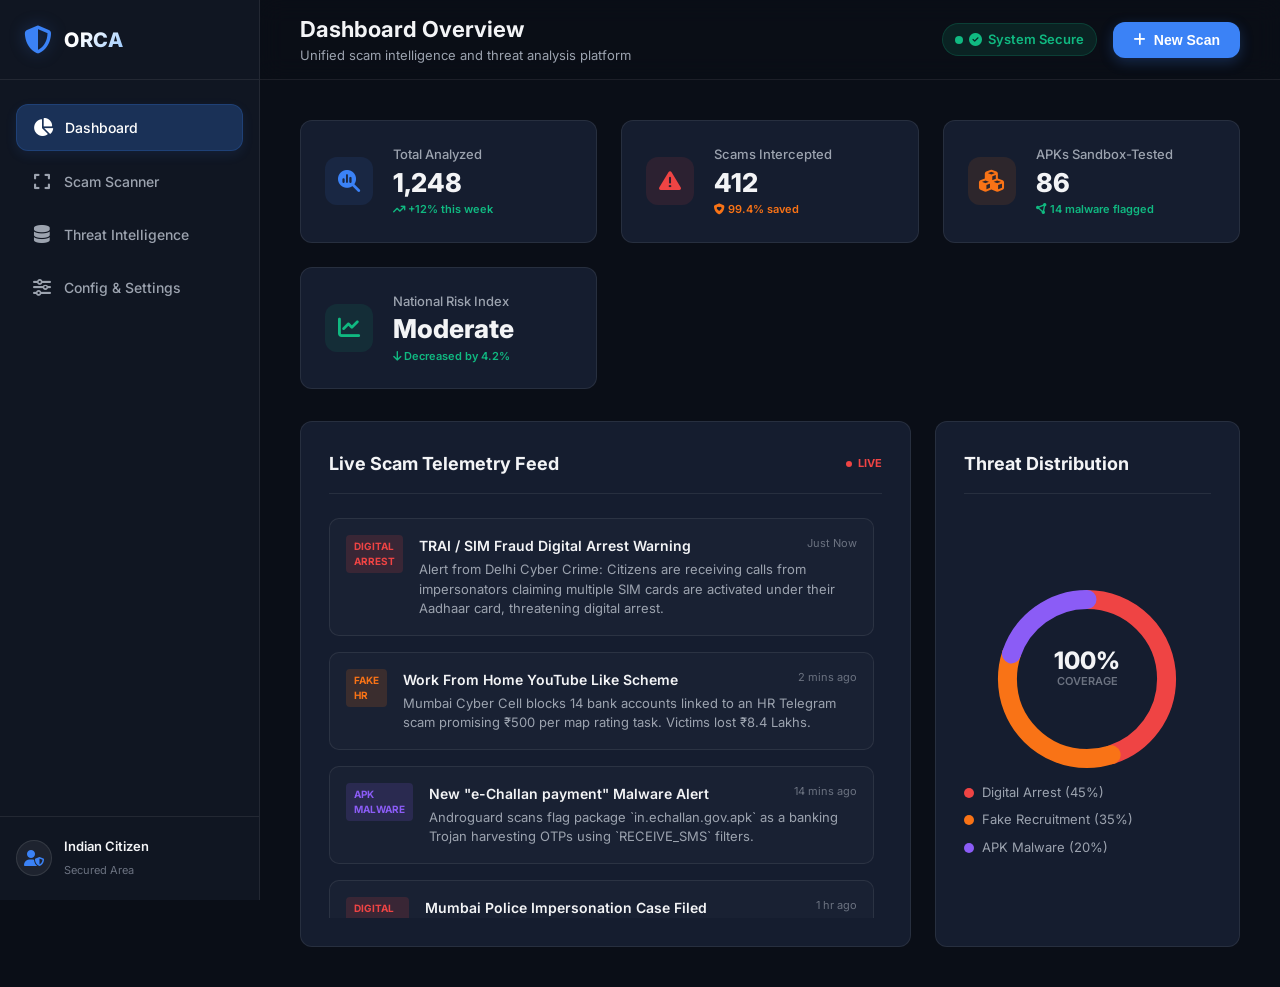
==== commit cdc931aa: "Bashboard label changed" ====
--- a/index.html
+++ b/index.html
@@ -3,7 +3,7 @@
 <head>
     <meta charset="UTF-8">
     <meta name="viewport" content="width=device-width, initial-scale=1.0">
-    <title>ORCA Scam Shield - Unified Threat & Risk Assessment System</title>
+    <title>ORCA - Unified scam intelligence and threat analysis platform</title>
     <!-- Google Fonts: Inter -->
     <link rel="preconnect" href="https://fonts.googleapis.com">
     <link rel="preconnect" href="https://fonts.gstatic.com" crossorigin>
@@ -23,7 +23,6 @@
                 </div>
                 <div class="brand-text">
                     <h2>ORCA</h2>
-                    <span>SCAM SHIELD</span>
                 </div>
             </div>
             
@@ -63,7 +62,7 @@
             <header class="content-header">
                 <div class="header-title">
                     <h1 id="view-title">Dashboard Overview</h1>
-                    <p id="view-subtitle">Real-time national threat landscape & unified scan telemetry</p>
+                    <p id="view-subtitle">Unified scam intelligence and threat analysis platform</p>
                 </div>
                 <div class="header-actions">
                     <div class="system-status badge safe">
